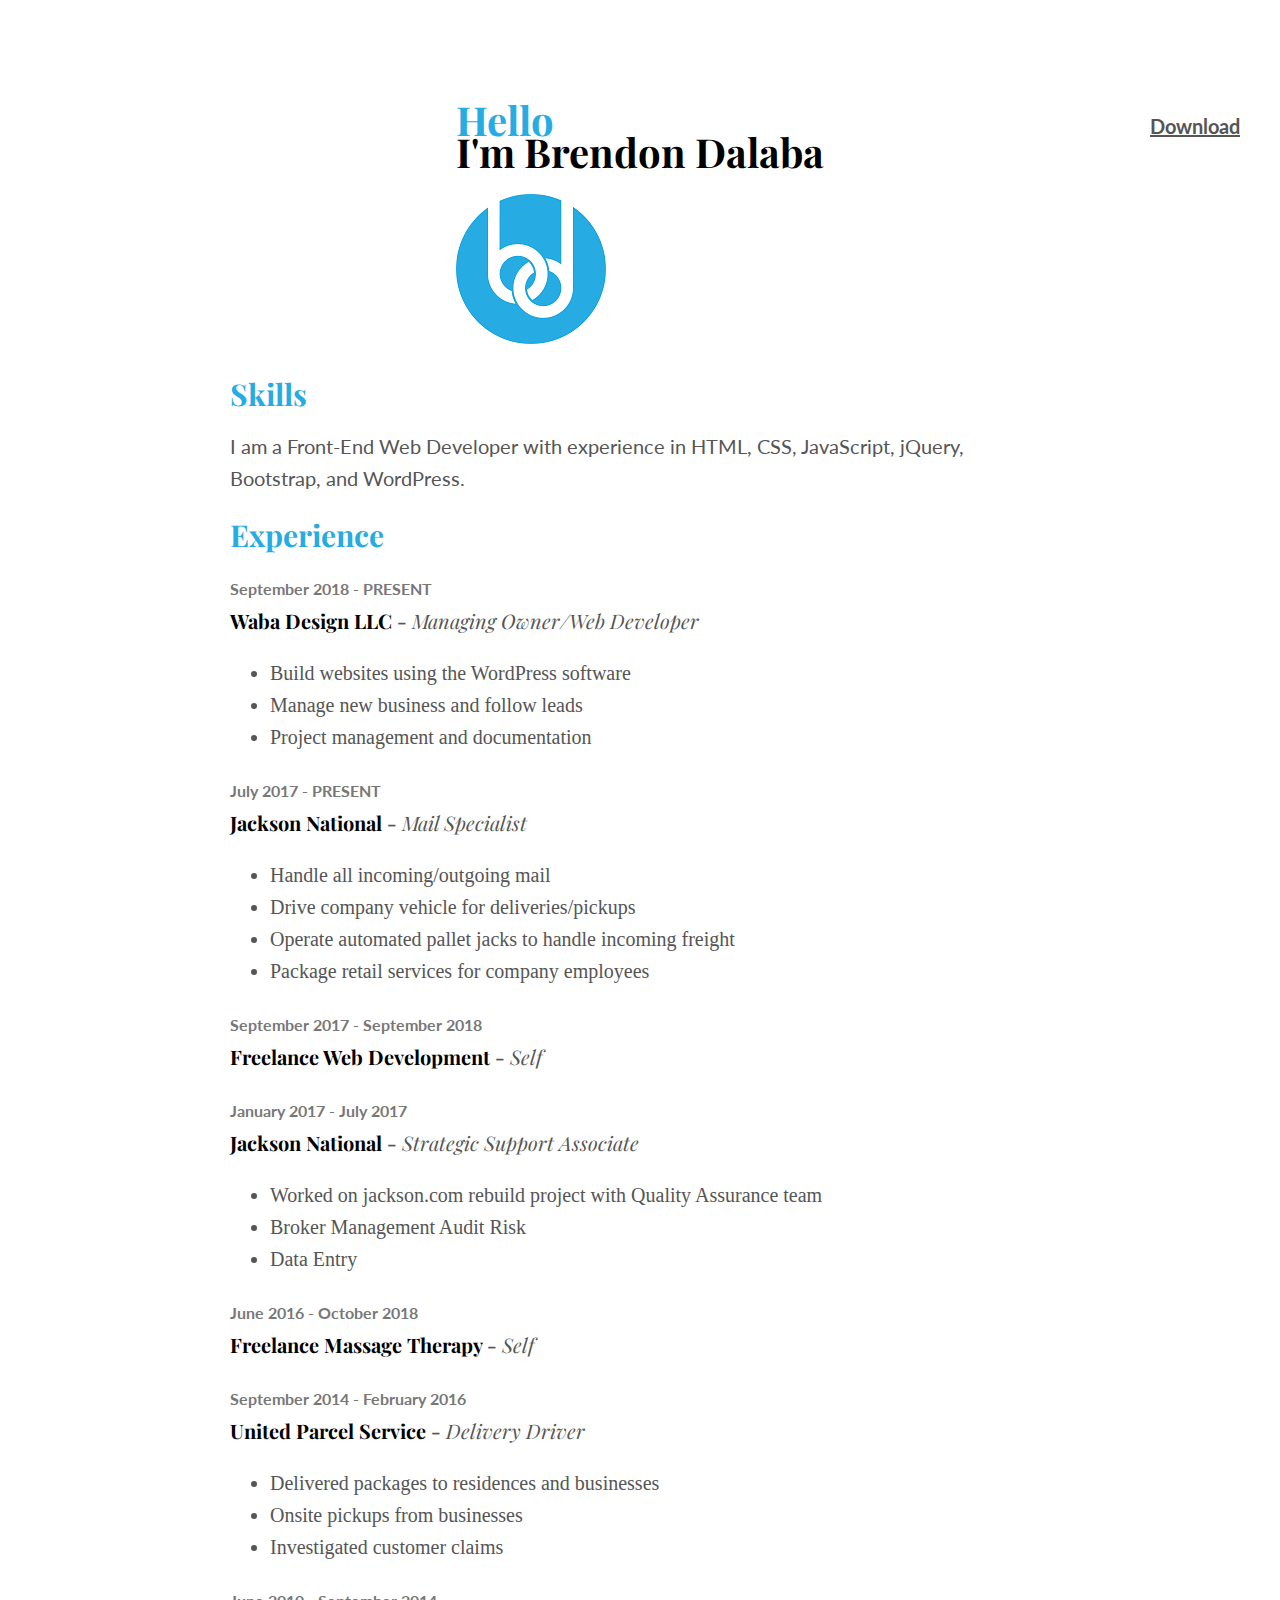
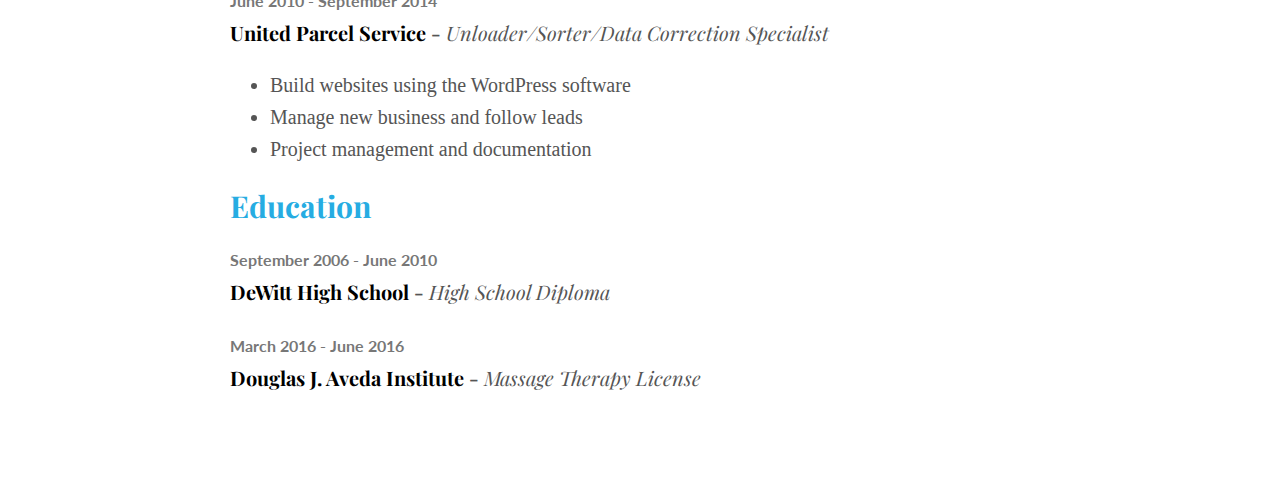
==== resume.html @ d15a8929 "Code fixes" ====
<!DOCTYPE html>
<html lang="en">

<head>
  <meta charset="utf-8">
  <meta http-equiv="x-ua-compatible" content="ie=edge">
  <title>Brendon Dalaba</title>
  <meta name="description" content="Online Resume">
  <meta name="viewport" content="width=device-width, initial-scale=1, shrink-to-fit=no">
  <link rel="manifest" href="site.webmanifest">
  <link rel="apple-touch-icon" href="/img/logo-icon-siteicon.png">
  <link rel="stylesheet" href="css/normalize.css">
  <link rel="stylesheet" href="css/main.css">
  <link href="https://fonts.googleapis.com/css?family=Playfair+Display" rel="stylesheet">
  <link href="https://fonts.googleapis.com/css?family=Lato" rel="stylesheet">
</head>

<body>
  
  <!-- Header -->
  <header id="resume-header">
    <section id="resume-title">
      <h1>Hello<br/><span class="dark">I'm Brendon Dalaba</span></h1>
    </section>
    <section>
      <a href="https://brendondalaba.com"><img src="img/logo-icon-header.png" class="logo" alt="BD Logo"/></a>
      <a id="download" href="brendon-dalaba-resume-2019.pdf" download>Download</a>
    </section>
  </header>
  
  <!-- Main Content -->
  <main id="resume-content">
    <section>
      <h2>Skills</h2>
      <p>I am a Front-End Web Developer with experience in HTML, CSS, JavaScript, jQuery, Bootstrap, and WordPress.</p>
    </section>
    <section>
      <h2>Experience</h2>
      <h3><span class="date-range">September 2018 - PRESENT</span><br/><span class="dark">Waba Design LLC</span> - <span class="helper-text">Managing Owner/Web Developer</span></h3>
      <ul>
        <li>Build websites using the WordPress software</li>
        <li>Manage new business and follow leads</li>
        <li>Project management and documentation</li>
      </ul>
      <h3><span class="date-range">July 2017 - PRESENT</span><br/><span class="dark">Jackson National</span> - <span class="helper-text">Mail Specialist</span></h3>
      <ul>
        <li>Handle all incoming/outgoing mail</li>
        <li>Drive company vehicle for deliveries/pickups</li>
        <li>Operate automated pallet jacks to handle incoming freight</li>
        <li>Package retail services for company employees</li>
      </ul>
      <h3><span class="date-range">September 2017 - September 2018</span><br/><span class="dark">Freelance Web Development</span> - <span class="helper-text">Self</span></h3>
      <h3><span class="date-range">January 2017 - July 2017</span><br/><span class="dark">Jackson National</span> - <span class="helper-text">Strategic Support Associate</span></h3>
      <ul>
        <li>Worked on jackson.com rebuild project with Quality Assurance team</li>
        <li>Broker Management Audit Risk</li>
        <li>Data Entry</li>
      </ul>
      <h3><span class="date-range">June 2016 - October 2018</span><br/><span class="dark">Freelance Massage Therapy</span> - <span class="helper-text">Self</span></h3>
      <h3><span class="date-range">September 2014 - February 2016</span><br/><span class="dark">United Parcel Service</span> - <span class="helper-text">Delivery Driver</span></h3>
      <ul>
        <li>Delivered packages to residences and businesses</li>
        <li>Onsite pickups from businesses</li>
        <li>Investigated customer claims</li>
      </ul>
      <h3><span class="date-range">June 2010 - September 2014</span><br/><span class="dark">United Parcel Service</span> - <span class="helper-text">Unloader/Sorter/Data Correction Specialist</span></h3>
      <ul>
        <li>Build websites using the WordPress software</li>
        <li>Manage new business and follow leads</li>
        <li>Project management and documentation</li>
      </ul>
    </section>
    <section>
      <h2>Education</h2>
      <h3><span class="date-range">September 2006 - June 2010</span><br/><span class="dark">DeWitt High School</span> - <span class="helper-text">High School Diploma</span></h3>
      <h3><span class="date-range">March 2016 - June 2016</span><br/><span class="dark">Douglas J. Aveda Institute</span> - <span class="helper-text">Massage Therapy License</span></h3>
    </section>
  </main>

  <script src="js/vendor/modernizr-3.6.0.min.js"></script>
  <script src="https://code.jquery.com/jquery-3.3.1.min.js" integrity="sha256-FgpCb/KJQlLNfOu91ta32o/NMZxltwRo8QtmkMRdAu8=" crossorigin="anonymous"></script>
  <script>window.jQuery || document.write('<script src="js/vendor/jquery-3.3.1.min.js"><\/script>')</script>
  <script src="js/plugins.js"></script>
  <script src="js/main.js"></script>

  <!-- Google Analytics: change UA-XXXXX-Y to site's ID. -->
  <!-- For later use
  <script>
    window.ga = function () { ga.q.push(arguments) }; ga.q = []; ga.l = +new Date;
    ga('create', 'UA-XXXXX-Y', 'auto'); ga('send', 'pageview')
  </script>
  <script src="https://www.google-analytics.com/analytics.js" async defer></script>
  -->
</body>

</html>
---- css/main.css ----
/*Main Style*/
* {
  box-sizing: border-box;
  font-kerning: auto;
}

/*Tags*/
html, body {
  position: relative;
  overflow-x: hidden;
  width: 100%;
  display: flex;
}

html {
  margin: 0;
  color: #555;
  font-size: 20px;
  line-height: 1.3;
}

body {
  flex-flow: column;
  padding: 6vw 3vw;
  line-height: 1.6rem;
  word-wrap: break-word;
  align-items: center;
  justify-content: center;
}

h1,
h2,
h3,
h4,
h5,
h6 {
  font-family: 'Playfair Display', serif;
  font-weight: bold;
  color: #26ace2;
}

p {
  font-family: 'Lato', sans-serif;
}

a {
  font-family: 'Lato', sans-serif;
  font-weight: bold;
}

nav, nav ul {
  display: flex;
}

nav {
  justify-content: space-between;
  width: 100%;
}

nav ul {
  justify-content: flex-start;
  padding-left: 0;
}

nav li {
  display: flex;
  font-weight: 400;
  align-items: center;
  padding: 0 .5rem;
}

nav li:first-child {
  padding-left: 0;
}

nav li a {
  text-decoration: none;
  color: #555;
}

nav li a:hover {
  color: #26ace2;
}


/*Classes and IDs*/
#logo {
  position: absolute;
  top: 30px;
  right: 30px;
  width: 75px;
  height: auto;
}

#download {
  position: absolute;
  top: 110px;
  right: 30px;
  width: 100px;
  height: auto;
  color: #555;
}

#download:hover {
  color: #26ace2;
}


.content {
  display: flex;
  flex-direction: column;
  justify-content: space-between;
  max-width: 40rem;
  width: 100%;
}

.content-title {
  margin-bottom: 0;
  color: #000;
  font-size: 4rem;
  font-weight: 600;
  letter-spacing: -.025em;
  line-height: 1;
}

.content-subtitle {
  margin: 0;
  letter-spacing: .025em;
  font-size: 1.4rem;
  font-weight: 400;
}

.content-text {
  font-size: 1.2rem;
  margin: .25rem 0;
  font-weight: 400;
  line-height: 1.6;
  letter-spacing: -.015em;
  padding: 1rem 0;
}

.resume-header {
  max-width: 820px;
  margin: 0 auto;
  width: 90%;
  max-height: 150px;
  padding: 1em 0 1.5em;
}

.resume-title {
  width: 100%;
  font-size: 1rem;
  letter-spacing: -0.03em;
  padding: 0;
  font-weight: bold;
  line-height: 1;
}

#resume-content {
  width: 90%;
  max-width: 820px;
  margin: 0 auto;
}

#resume-content h2 {
  margin-bottom: 0;
}

#resume-content h3 {
  font-size: 1rem;
  color: #555;
}


.date-range {
  font-family: 'Lato', sans-serif;
  color: #777;
  font-size: 0.8rem;
}

.helper-text {
  font-family: 'Playfair Display', serif;
  font-style: italic;
  font-weight: 400;
}

.dark {
  color: black !important;
}

/* Media Queries */

/* Smartphone */
@media only screen and (max-width: 480px) {

  .content {
    margin-top: 100px;
  }

  .content-title {
    font-size: 3rem;
  }

  .content-subtitle {
    font-size: 1.2rem;
  }

  .content-text {
    font-size: 1.1rem;
  }

  nav li {
    font-size: 0.8rem;
  }

  .resume-header {
    margin-top: 100px;
    padding-bottom: 0;
  }

  .resume-title {
    font-size: 0.9rem;
  }

  #resume-content h3 {
    font-size: 0.8rem;
  }

  .date-range {
    font-size: 0.7rem;
  }

  h1 {
    font-size: 1.6rem;
  }

  h2,
  h3 {
    font-size: 1.4rem;
  }

  p, li{
    font-size: 0.9rem;
  }
}

/* Portrait Tablet */
@media only screen and (min-width: 768px) {

}

/* Landscape Tablet */
@media only screen and (min-width: 1024px) {

}
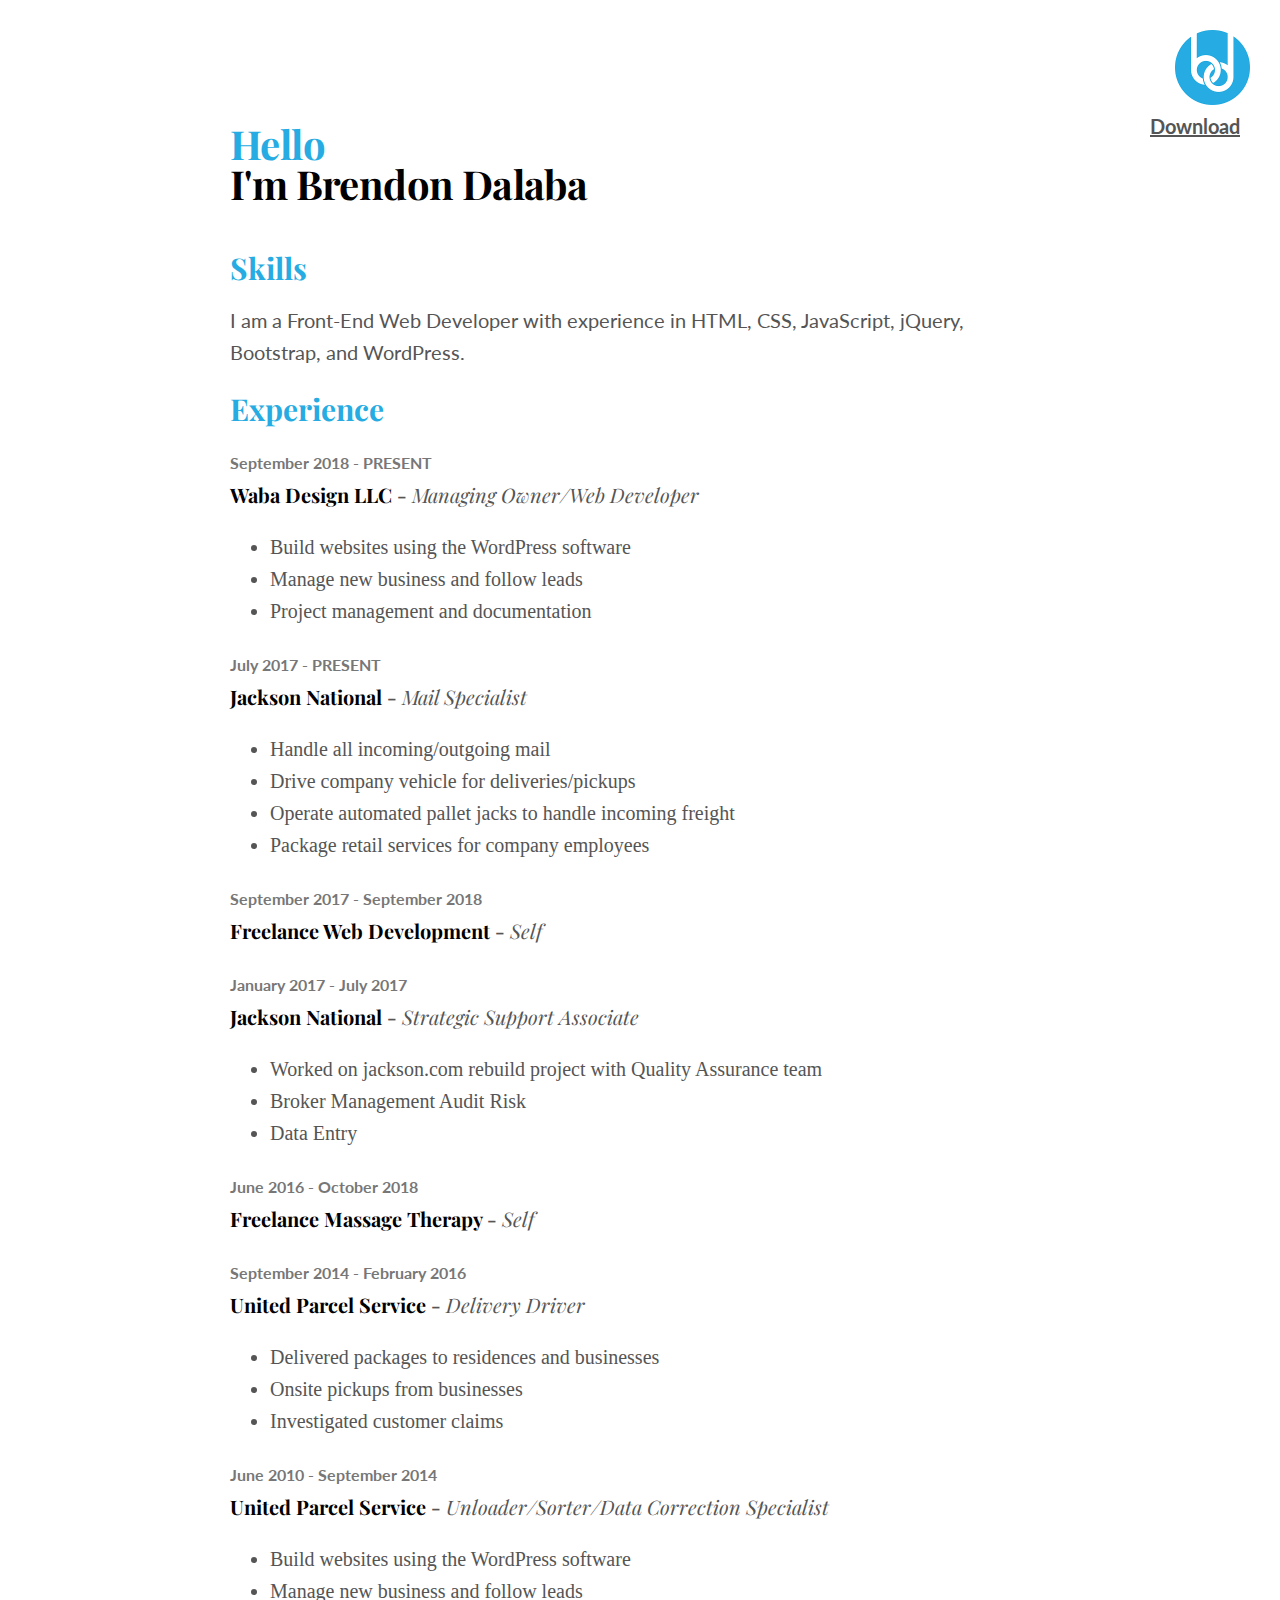
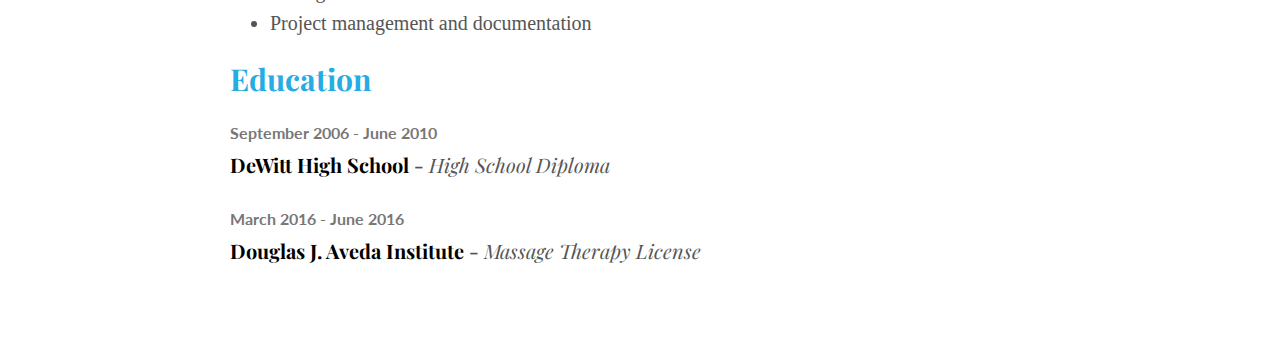
==== commit f76962ba: "Update resume.html" ====
--- a/resume.html
+++ b/resume.html
@@ -22,10 +22,10 @@
     <section id="resume-title">
       <h1>Hello<br/><span class="dark">I'm Brendon Dalaba</span></h1>
     </section>
-    <section>
+    <div>
       <a href="https://brendondalaba.com"><img src="img/logo-icon-header.png" class="logo" alt="BD Logo"/></a>
       <a id="download" href="brendon-dalaba-resume-2019.pdf" download>Download</a>
-    </section>
+    </div>
   </header>
   
   <!-- Main Content -->
@@ -83,8 +83,7 @@
   <script src="js/plugins.js"></script>
   <script src="js/main.js"></script>
 
-  <!-- Google Analytics: change UA-XXXXX-Y to site's ID. -->
-  <!-- For later use
+  <!-- Google Analytics: change UA-XXXXX-Y to site's ID. Commented out for future use.
   <script>
     window.ga = function () { ga.q.push(arguments) }; ga.q = []; ga.l = +new Date;
     ga('create', 'UA-XXXXX-Y', 'auto'); ga('send', 'pageview')
--- a/css/main.css
+++ b/css/main.css
@@ -7,25 +7,25 @@
 /*Tags*/
 html, body {
   position: relative;
+  display: flex;
+  width: 100%;
   overflow-x: hidden;
-  width: 100%;
-  display: flex;
 }
 
 html {
   margin: 0;
+  line-height: 1.3;
   color: #555;
   font-size: 20px;
-  line-height: 1.3;
 }
 
 body {
   flex-flow: column;
+  align-items: center;
+  justify-content: center;
   padding: 6vw 3vw;
   line-height: 1.6rem;
   word-wrap: break-word;
-  align-items: center;
-  justify-content: center;
 }
 
 h1,
@@ -64,9 +64,9 @@
 
 nav li {
   display: flex;
-  font-weight: 400;
   align-items: center;
   padding: 0 .5rem;
+  font-weight: 400;
 }
 
 nav li:first-child {
@@ -74,7 +74,6 @@
 }
 
 nav li a {
-  text-decoration: none;
   color: #555;
 }
 
@@ -84,12 +83,69 @@
 
 
 /*Classes and IDs*/
-#logo {
-  position: absolute;
-  top: 30px;
-  right: 30px;
-  width: 75px;
-  height: auto;
+#home-content {
+  display: flex;
+  flex-direction: column;
+  justify-content: space-between;
+  width: 100%;
+  max-width: 40rem;
+}
+
+#home-content-title {
+  margin-bottom: 0;
+  letter-spacing: -.025em;
+  line-height: 1;
+  font-size: 4rem;
+  font-weight: 600;
+  color: #000;
+}
+
+#home-content-subtitle {
+  margin: 0;
+  letter-spacing: .025em;
+  font-size: 1.4rem;
+  font-weight: 400;
+}
+
+#home-content-text {
+  margin: .25rem 0;
+  padding: 1rem 0;
+  line-height: 1.6;
+  letter-spacing: -.015em;
+  font-size: 1.2rem;
+  font-weight: 400;
+}
+
+#resume-header {
+  margin: 0 auto;
+  width: 90%;
+  max-width: 820px;
+  max-height: 150px;
+  padding: 1em 0 1.5em;
+}
+
+#resume-title {
+  width: 100%;
+  padding: 0;
+  line-height: 1;
+  letter-spacing: -0.03em;
+  font-size: 1rem;
+  font-weight: bold;
+}
+
+#resume-content {
+  margin: 0 auto;
+  width: 90%;
+  max-width: 820px;
+}
+
+#resume-content h2 {
+  margin-bottom: 0;
+}
+
+#resume-content h3 {
+  font-size: 1rem;
+  color: #555;
 }
 
 #download {
@@ -105,77 +161,18 @@
   color: #26ace2;
 }
 
-
-.content {
-  display: flex;
-  flex-direction: column;
-  justify-content: space-between;
-  max-width: 40rem;
-  width: 100%;
-}
-
-.content-title {
-  margin-bottom: 0;
-  color: #000;
-  font-size: 4rem;
-  font-weight: 600;
-  letter-spacing: -.025em;
-  line-height: 1;
-}
-
-.content-subtitle {
-  margin: 0;
-  letter-spacing: .025em;
-  font-size: 1.4rem;
-  font-weight: 400;
-}
-
-.content-text {
-  font-size: 1.2rem;
-  margin: .25rem 0;
-  font-weight: 400;
-  line-height: 1.6;
-  letter-spacing: -.015em;
-  padding: 1rem 0;
-}
-
-.resume-header {
-  max-width: 820px;
-  margin: 0 auto;
-  width: 90%;
-  max-height: 150px;
-  padding: 1em 0 1.5em;
-}
-
-.resume-title {
-  width: 100%;
-  font-size: 1rem;
-  letter-spacing: -0.03em;
-  padding: 0;
-  font-weight: bold;
-  line-height: 1;
-}
-
-#resume-content {
-  width: 90%;
-  max-width: 820px;
-  margin: 0 auto;
-}
-
-#resume-content h2 {
-  margin-bottom: 0;
-}
-
-#resume-content h3 {
-  font-size: 1rem;
-  color: #555;
-}
-
+.logo {
+  position: absolute;
+  top: 30px;
+  right: 30px;
+  width: 75px;
+  height: auto;
+}
 
 .date-range {
   font-family: 'Lato', sans-serif;
+  font-size: 0.8rem;
   color: #777;
-  font-size: 0.8rem;
 }
 
 .helper-text {
@@ -193,41 +190,9 @@
 /* Smartphone */
 @media only screen and (max-width: 480px) {
 
-  .content {
-    margin-top: 100px;
-  }
-
-  .content-title {
-    font-size: 3rem;
-  }
-
-  .content-subtitle {
-    font-size: 1.2rem;
-  }
-
-  .content-text {
-    font-size: 1.1rem;
-  }
-
+  /*Tags*/
   nav li {
     font-size: 0.8rem;
-  }
-
-  .resume-header {
-    margin-top: 100px;
-    padding-bottom: 0;
-  }
-
-  .resume-title {
-    font-size: 0.9rem;
-  }
-
-  #resume-content h3 {
-    font-size: 0.8rem;
-  }
-
-  .date-range {
-    font-size: 0.7rem;
   }
 
   h1 {
@@ -242,14 +207,51 @@
   p, li{
     font-size: 0.9rem;
   }
-}
-
-/* Portrait Tablet */
+
+  /*Classes and IDs*/
+  #home-content {
+    margin-top: 100px;
+  }
+
+  #home-content-title {
+    font-size: 3rem;
+  }
+
+  #home-content-subtitle {
+    font-size: 1.2rem;
+  }
+
+  #home-content-text {
+    font-size: 1.1rem;
+  }
+
+  #resume-header {
+    margin-top: 100px;
+    padding-bottom: 0;
+  }
+
+  #resume-title {
+    font-size: 0.9rem;
+  }
+  
+  #resume-content h3 {
+    font-size: 0.8rem;
+  }
+
+  .date-range {
+    font-size: 0.7rem;
+  }
+
+}
+
+/* Commented out for later use
+===== Portrait Tablet
 @media only screen and (min-width: 768px) {
 
 }
 
-/* Landscape Tablet */
+===== Landscape Tablet
 @media only screen and (min-width: 1024px) {
 
 }
+*/
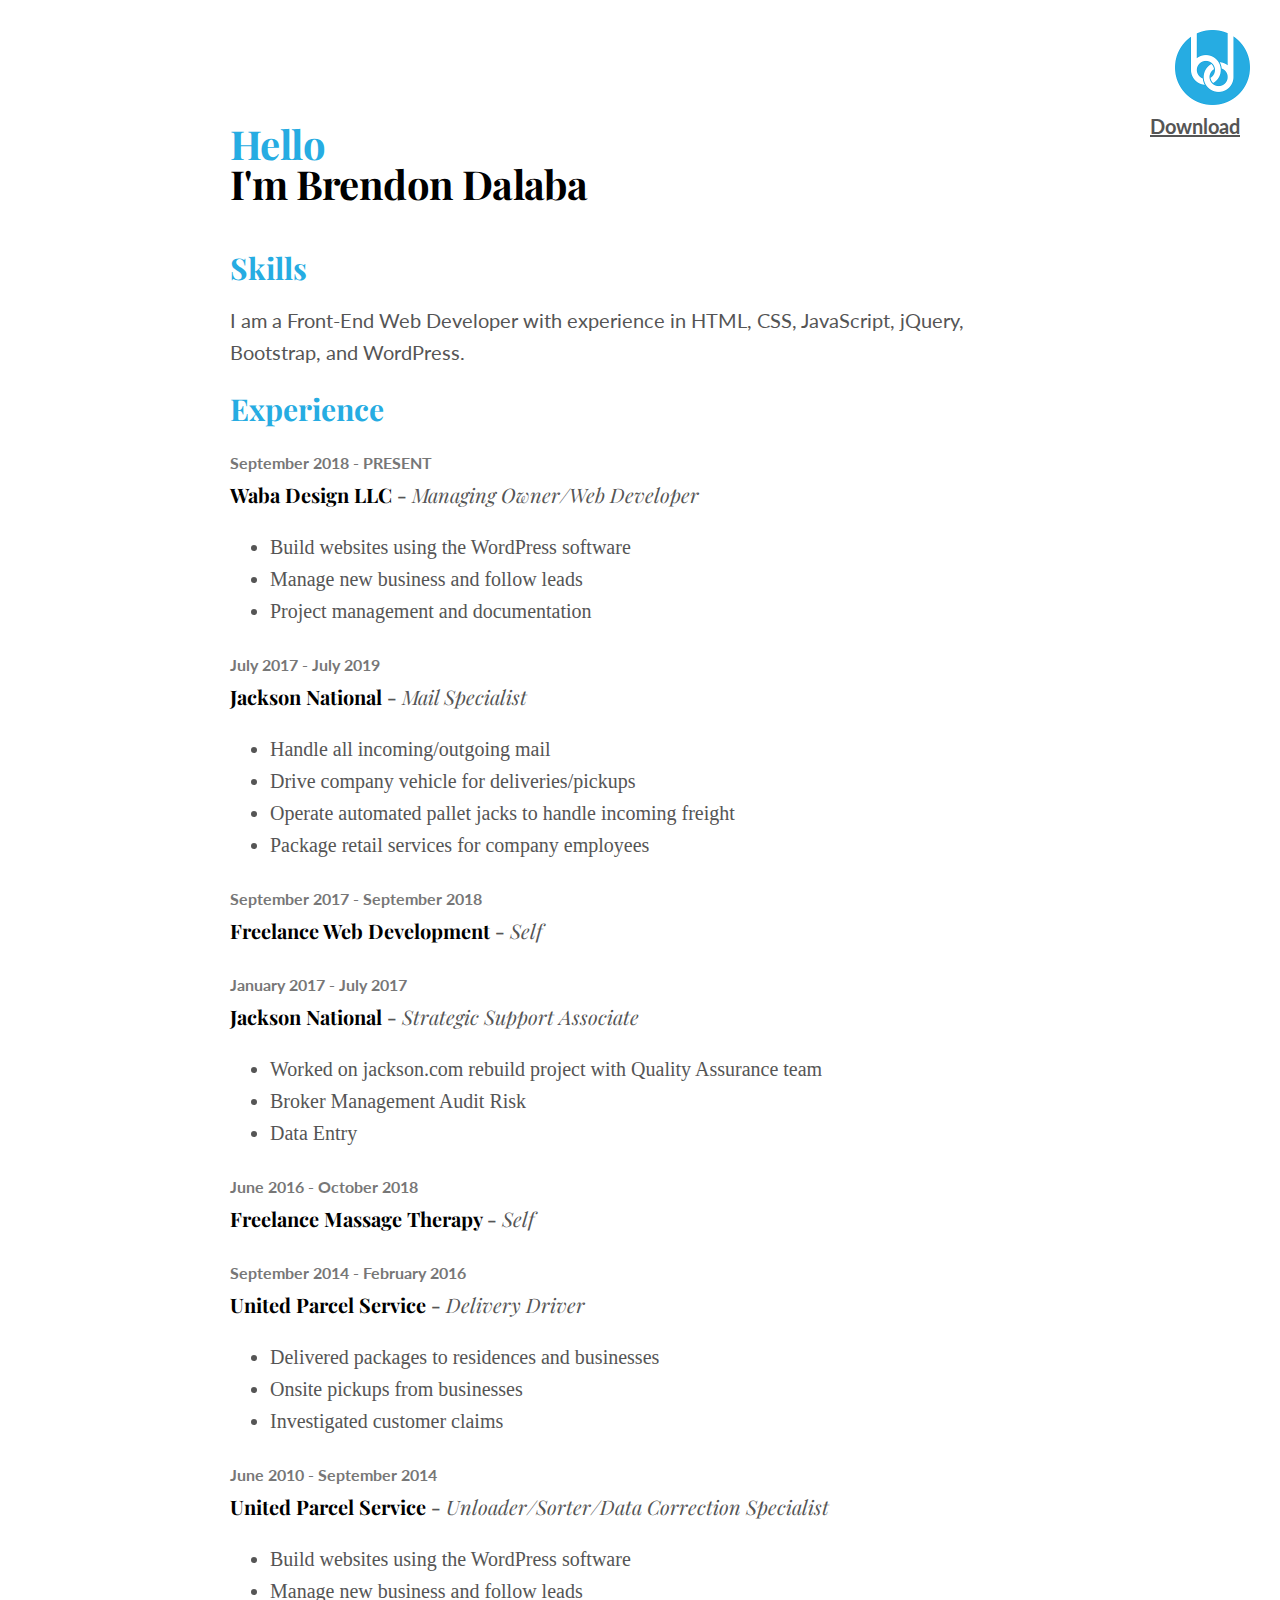
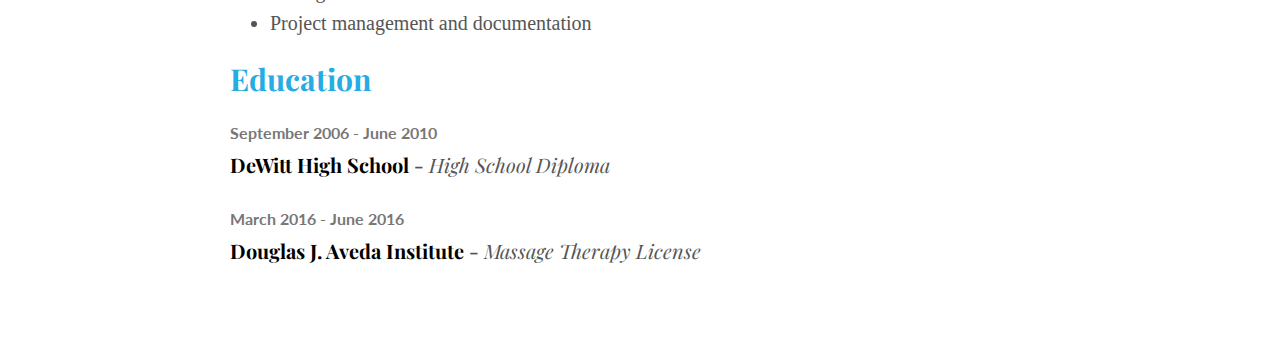
==== commit 5b614c5c: "update present work" ====
--- a/resume.html
+++ b/resume.html
@@ -42,7 +42,7 @@
         <li>Manage new business and follow leads</li>
         <li>Project management and documentation</li>
       </ul>
-      <h3><span class="date-range">July 2017 - PRESENT</span><br/><span class="dark">Jackson National</span> - <span class="helper-text">Mail Specialist</span></h3>
+      <h3><span class="date-range">July 2017 - July 2019</span><br/><span class="dark">Jackson National</span> - <span class="helper-text">Mail Specialist</span></h3>
       <ul>
         <li>Handle all incoming/outgoing mail</li>
         <li>Drive company vehicle for deliveries/pickups</li>
--- a/css/main.css
+++ b/css/main.css
@@ -50,6 +50,7 @@
 
 nav, nav ul {
   display: flex;
+  flex-wrap: wrap;
 }
 
 nav {
@@ -161,6 +162,16 @@
   color: #26ace2;
 }
 
+#source-header {
+  padding: 1em 0 1.5em;
+}
+
+#gist94246542 {
+  display: flex;
+  flex-flow: column;
+  width: 100%;
+}
+
 .logo {
   position: absolute;
   top: 30px;
@@ -191,21 +202,25 @@
 @media only screen and (max-width: 480px) {
 
   /*Tags*/
+  body {
+    padding: 12vw 6vw;
+  }
+  
   nav li {
-    font-size: 0.8rem;
+    font-size: 0.7rem;
   }
 
   h1 {
-    font-size: 1.6rem;
+    font-size: 1.4rem;
   }
 
   h2,
   h3 {
-    font-size: 1.4rem;
+    font-size: 1.2rem;
   }
 
   p, li{
-    font-size: 0.9rem;
+    font-size: 0.7rem;
   }
 
   /*Classes and IDs*/
@@ -237,6 +252,10 @@
   #resume-content h3 {
     font-size: 0.8rem;
   }
+  
+  #source-header {
+    padding: 6em 0 1.5em;
+  }
 
   .date-range {
     font-size: 0.7rem;
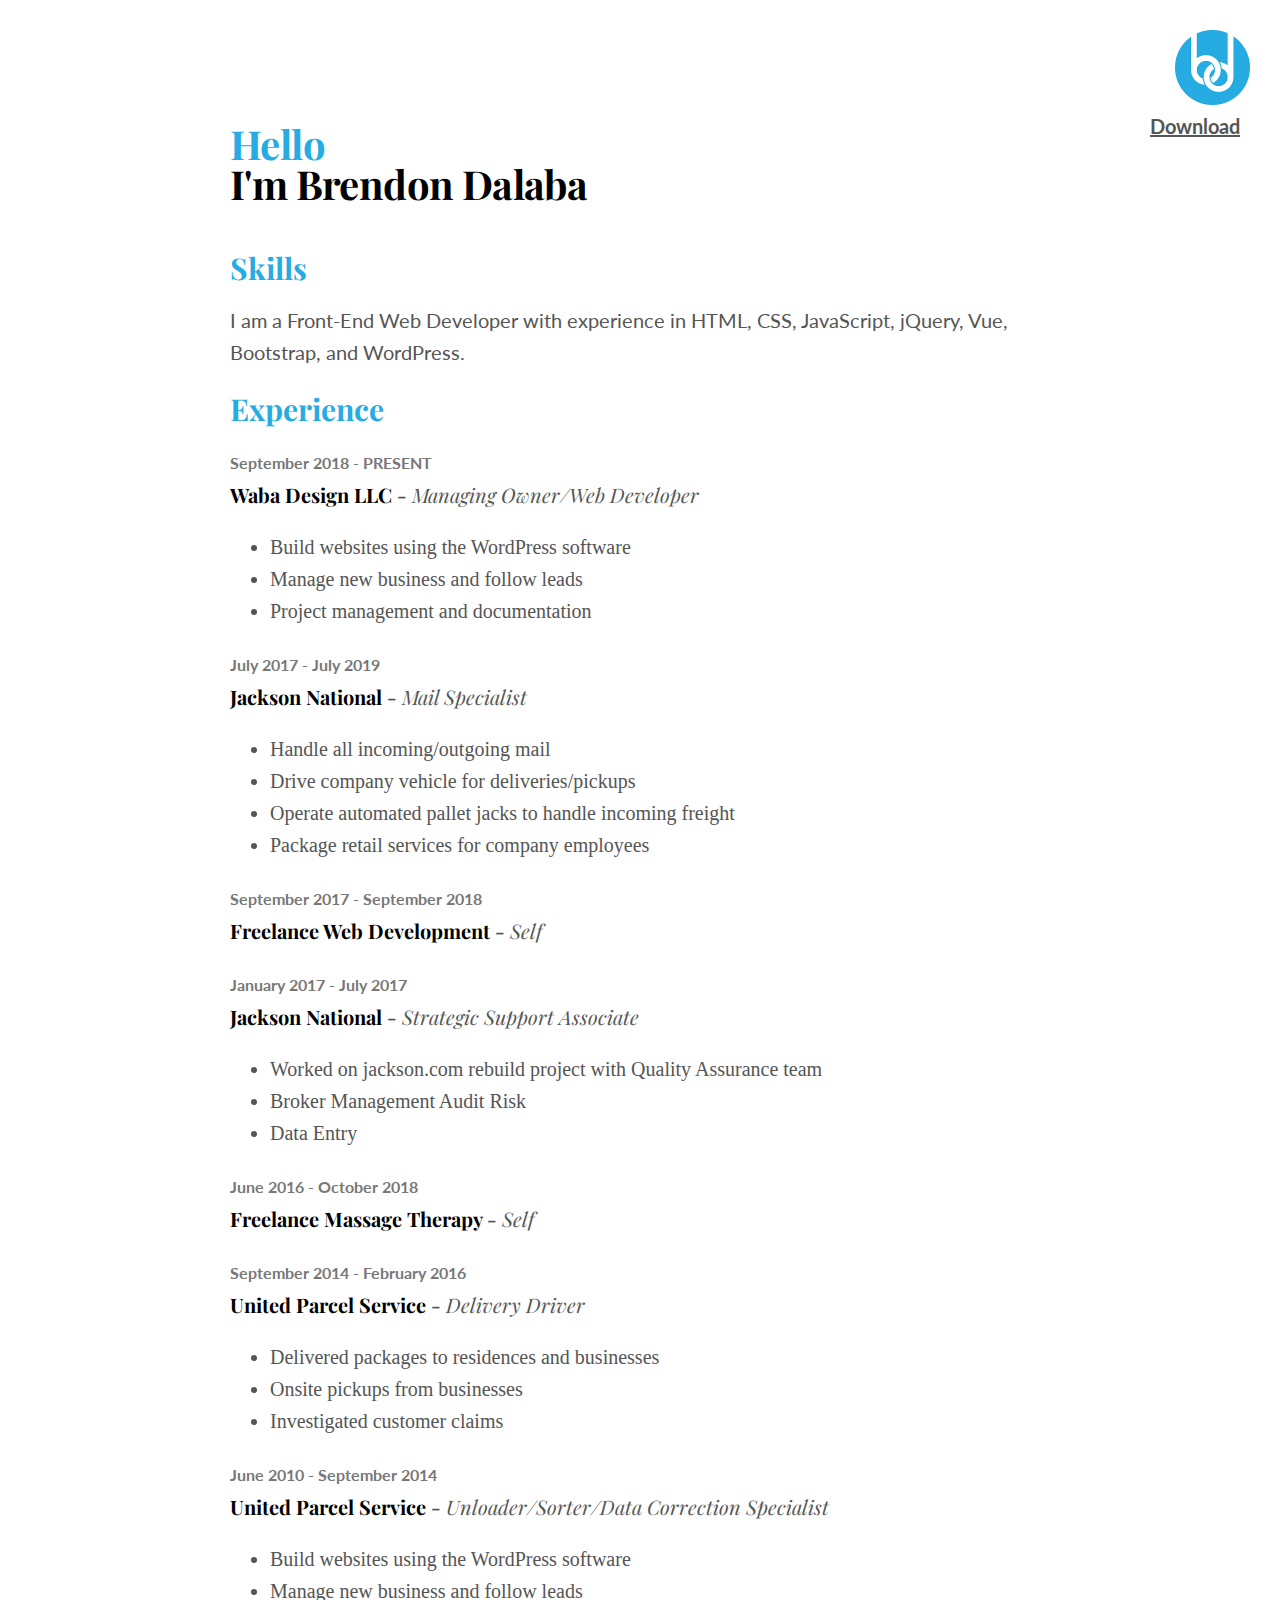
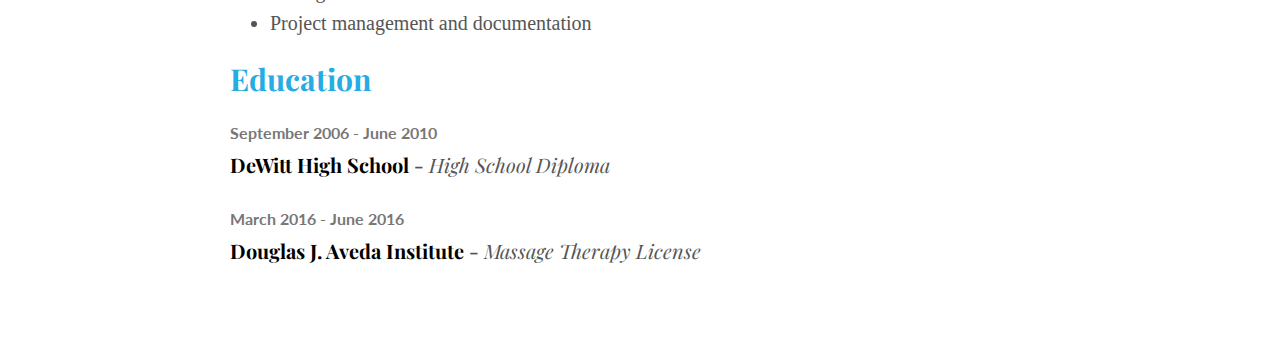
==== commit 06dbd972: "Update resume.html" ====
--- a/resume.html
+++ b/resume.html
@@ -32,7 +32,7 @@
   <main id="resume-content">
     <section>
       <h2>Skills</h2>
-      <p>I am a Front-End Web Developer with experience in HTML, CSS, JavaScript, jQuery, Bootstrap, and WordPress.</p>
+      <p>I am a Front-End Web Developer with experience in HTML, CSS, JavaScript, jQuery, Vue, Bootstrap, and WordPress.</p>
     </section>
     <section>
       <h2>Experience</h2>
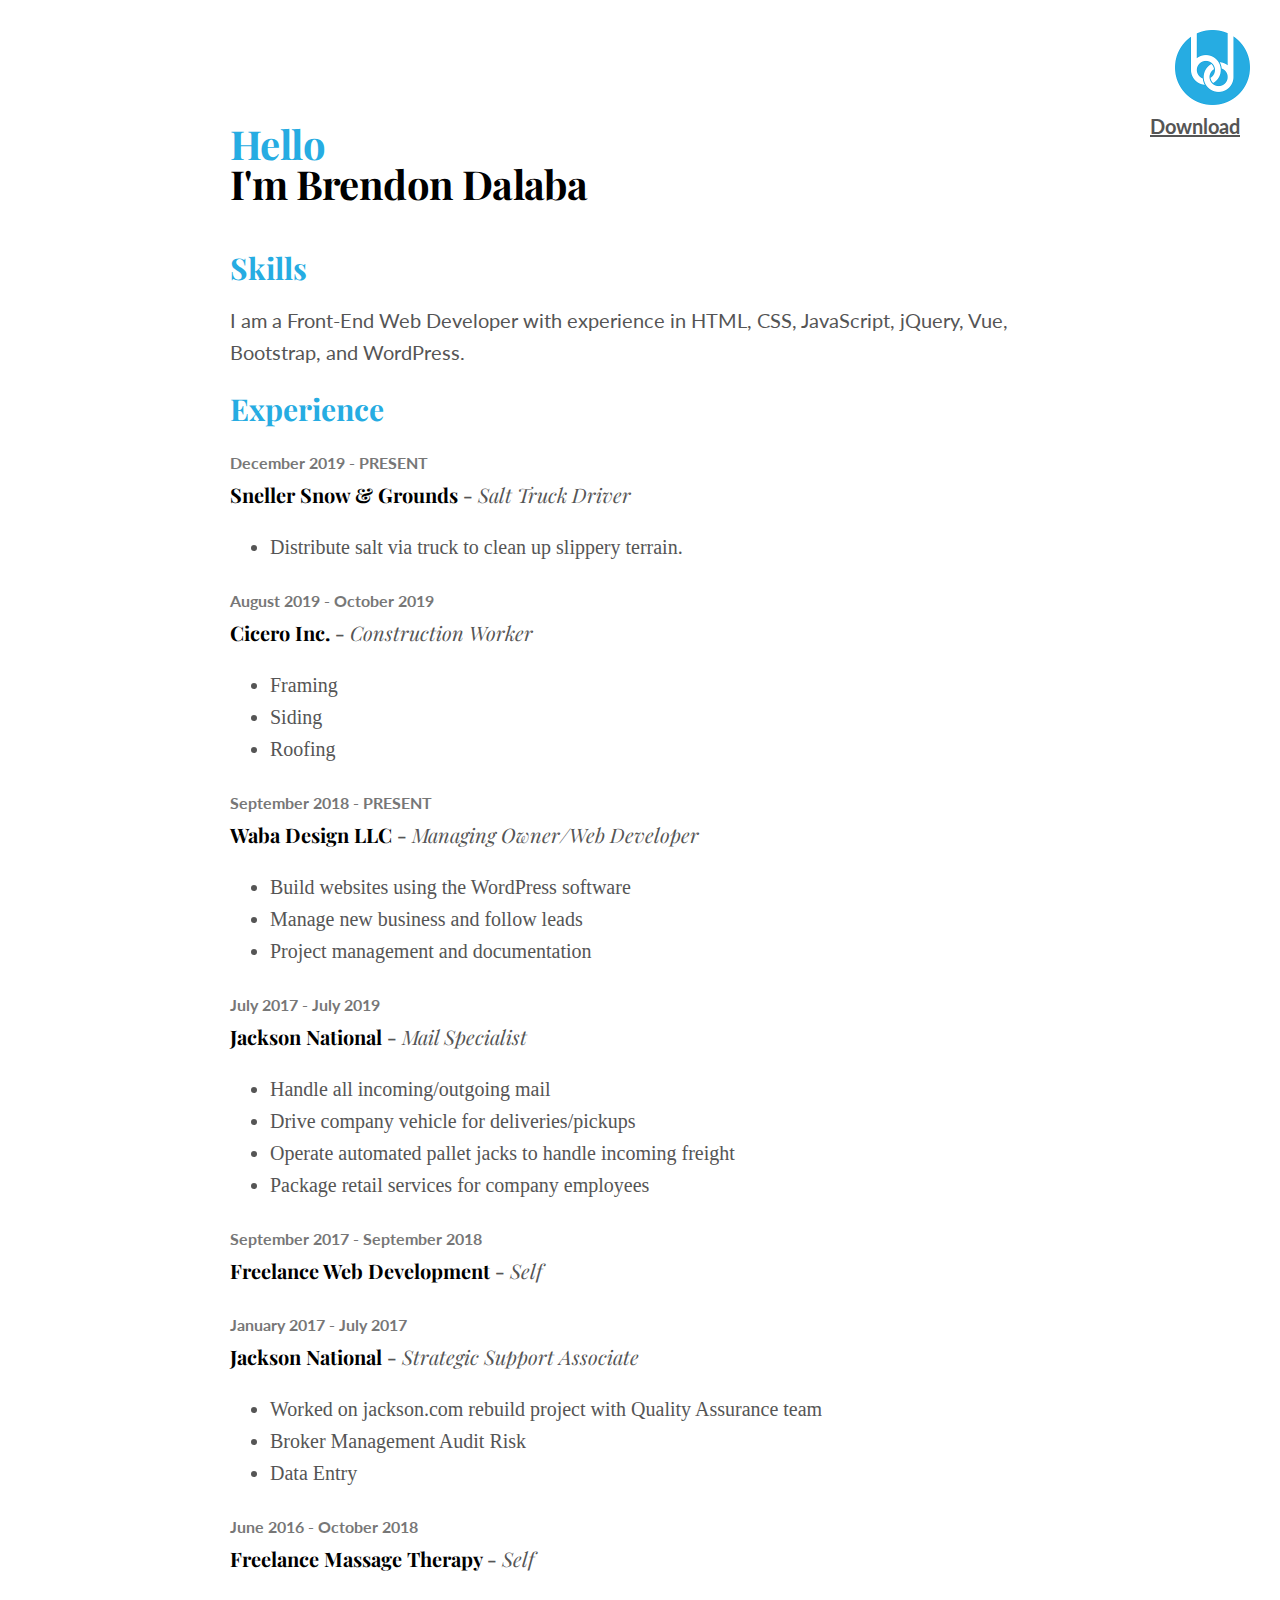
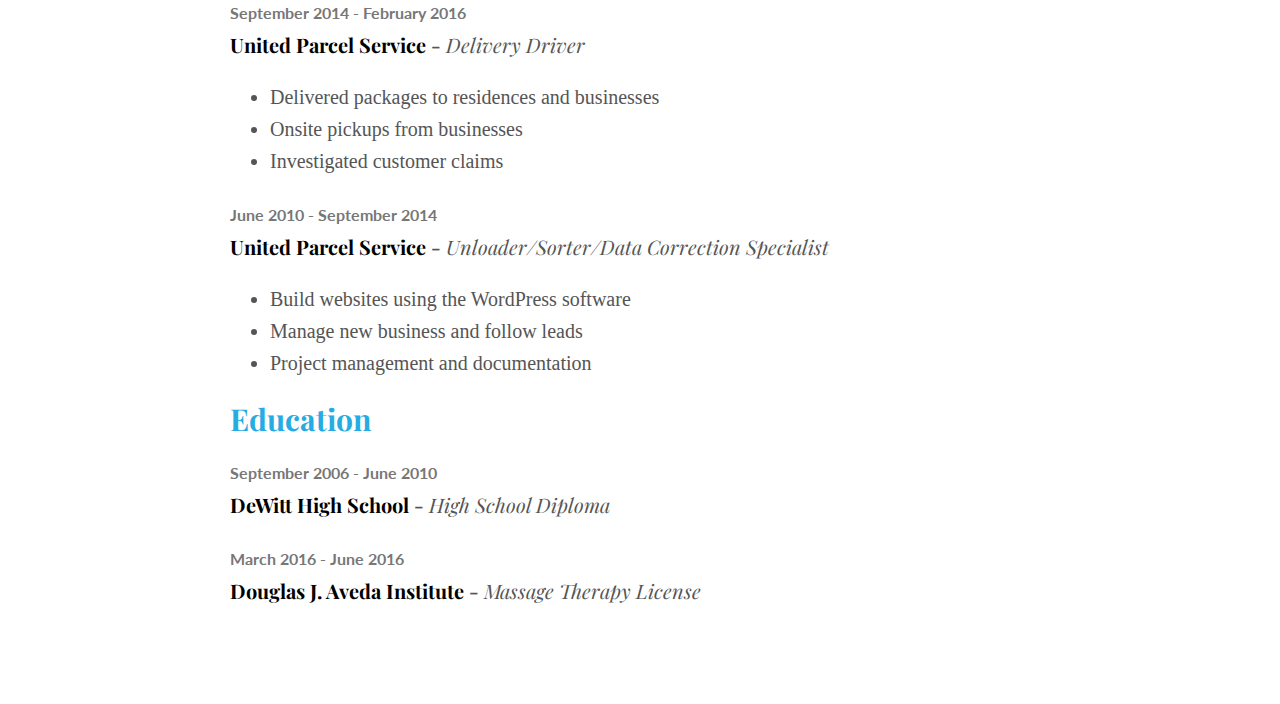
==== commit c70546aa: "Update resume.html" ====
--- a/resume.html
+++ b/resume.html
@@ -24,7 +24,7 @@
     </section>
     <div>
       <a href="https://brendondalaba.com"><img src="img/logo-icon-header.png" class="logo" alt="BD Logo"/></a>
-      <a id="download" href="brendon-dalaba-resume-2019.pdf" download>Download</a>
+      <a id="download" href="brendon-dalaba-resume-2020.pdf" download>Download</a>
     </div>
   </header>
   
@@ -36,6 +36,16 @@
     </section>
     <section>
       <h2>Experience</h2>
+      <h3><span class="date-range">December 2019 - PRESENT</span><br/><span class="dark">Sneller Snow & Grounds</span> - <span class="helper-text">Salt Truck Driver</span></h3>
+      <ul>
+        <li>Distribute salt via truck to clean up slippery terrain.</li>
+      </ul>
+      <h3><span class="date-range">August 2019 - October 2019</span><br/><span class="dark">Cicero Inc.</span> - <span class="helper-text">Construction Worker</span></h3>
+      <ul>
+        <li>Framing</li>
+        <li>Siding</li>
+        <li>Roofing</li>
+      </ul>
       <h3><span class="date-range">September 2018 - PRESENT</span><br/><span class="dark">Waba Design LLC</span> - <span class="helper-text">Managing Owner/Web Developer</span></h3>
       <ul>
         <li>Build websites using the WordPress software</li>
--- a/css/main.css
+++ b/css/main.css
@@ -83,6 +83,8 @@
 }
 
 
+
+
 /*Classes and IDs*/
 #home-content {
   display: flex;
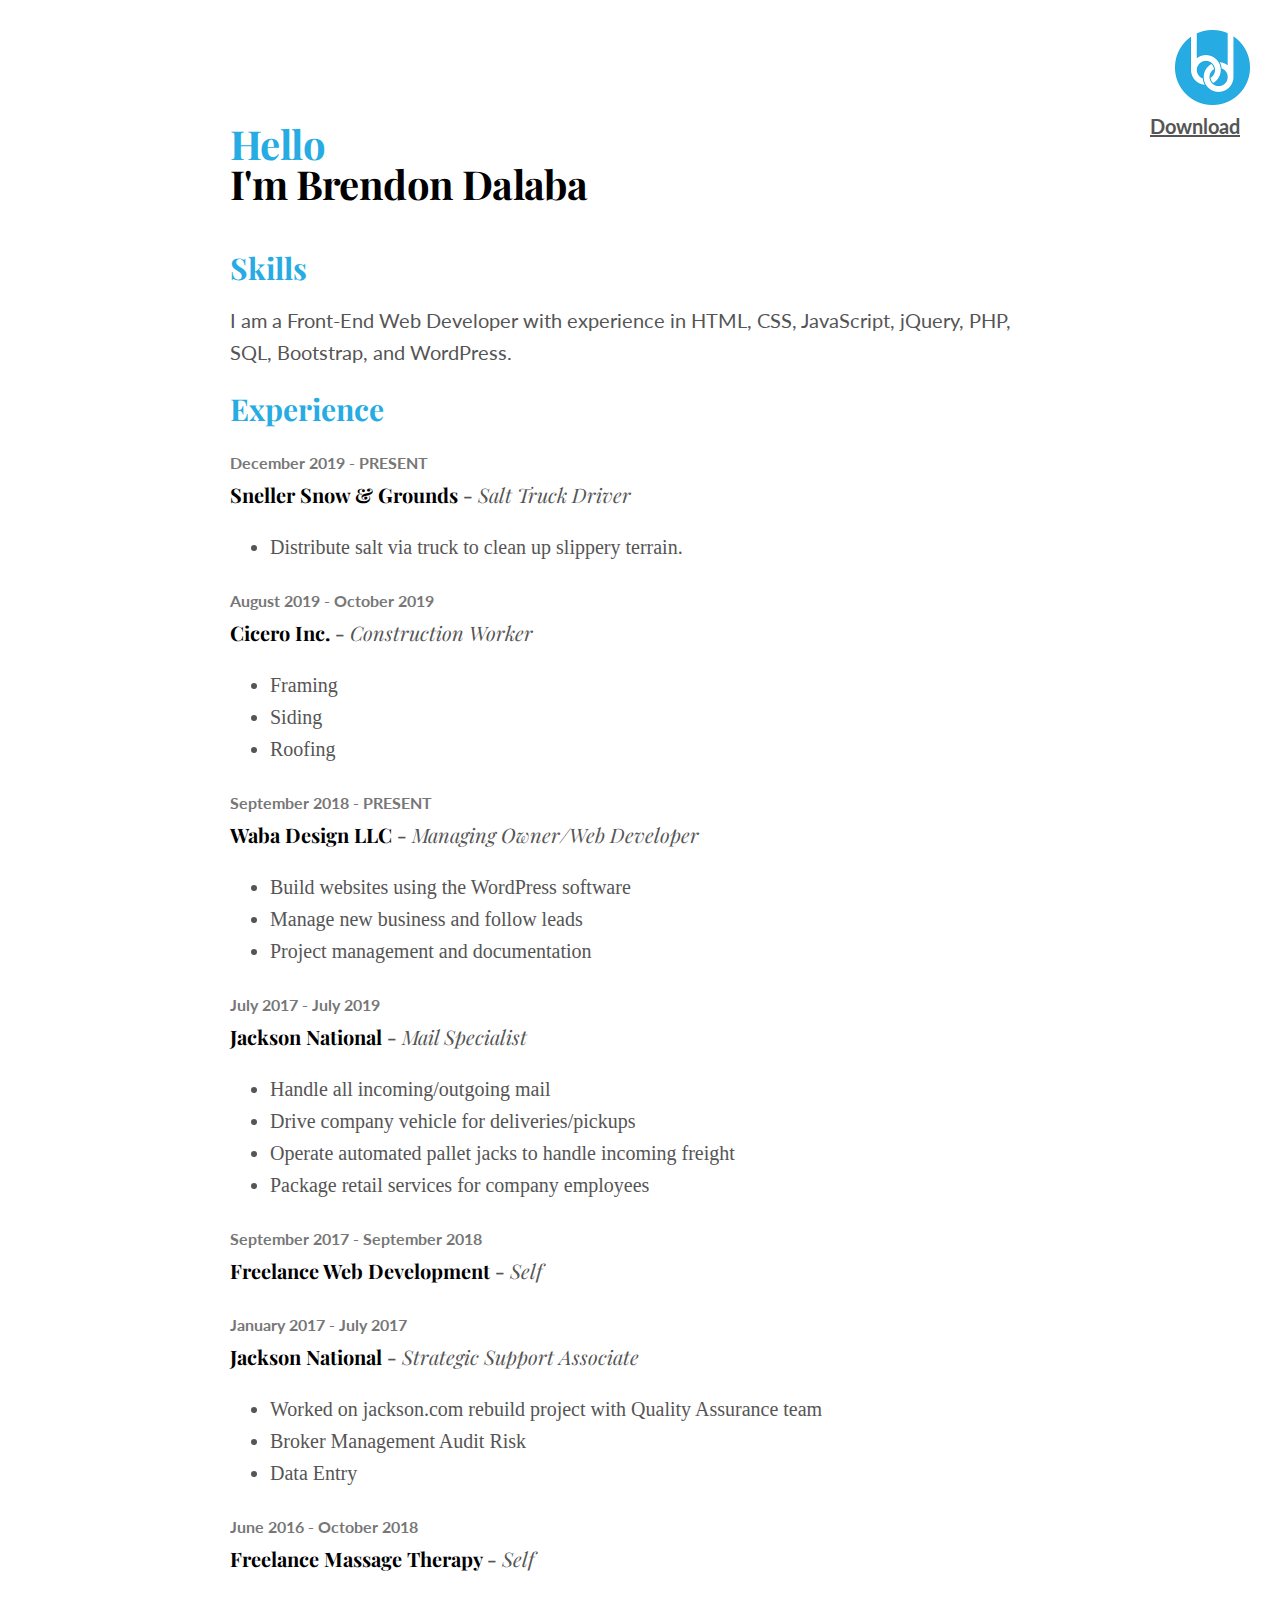
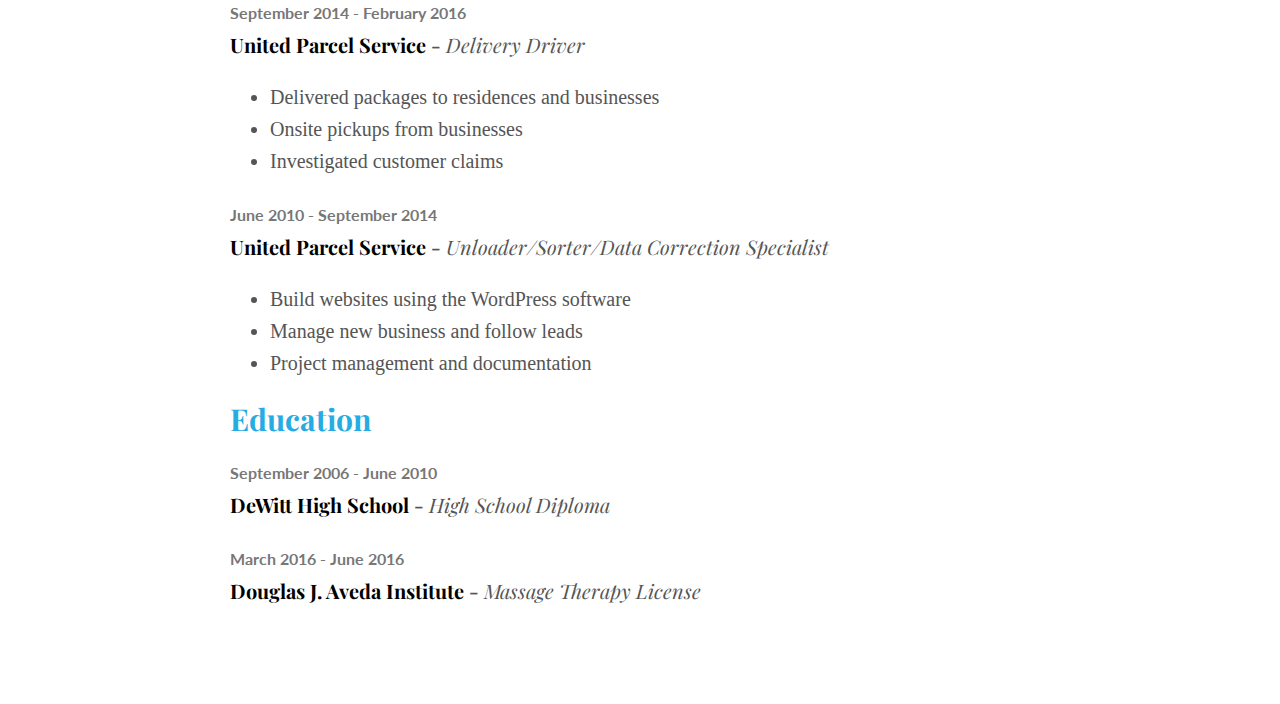
==== commit e7f0a26a: "Update resume.html" ====
--- a/resume.html
+++ b/resume.html
@@ -32,7 +32,7 @@
   <main id="resume-content">
     <section>
       <h2>Skills</h2>
-      <p>I am a Front-End Web Developer with experience in HTML, CSS, JavaScript, jQuery, Vue, Bootstrap, and WordPress.</p>
+      <p>I am a Front-End Web Developer with experience in HTML, CSS, JavaScript, jQuery, PHP, SQL, Bootstrap, and WordPress.</p>
     </section>
     <section>
       <h2>Experience</h2>
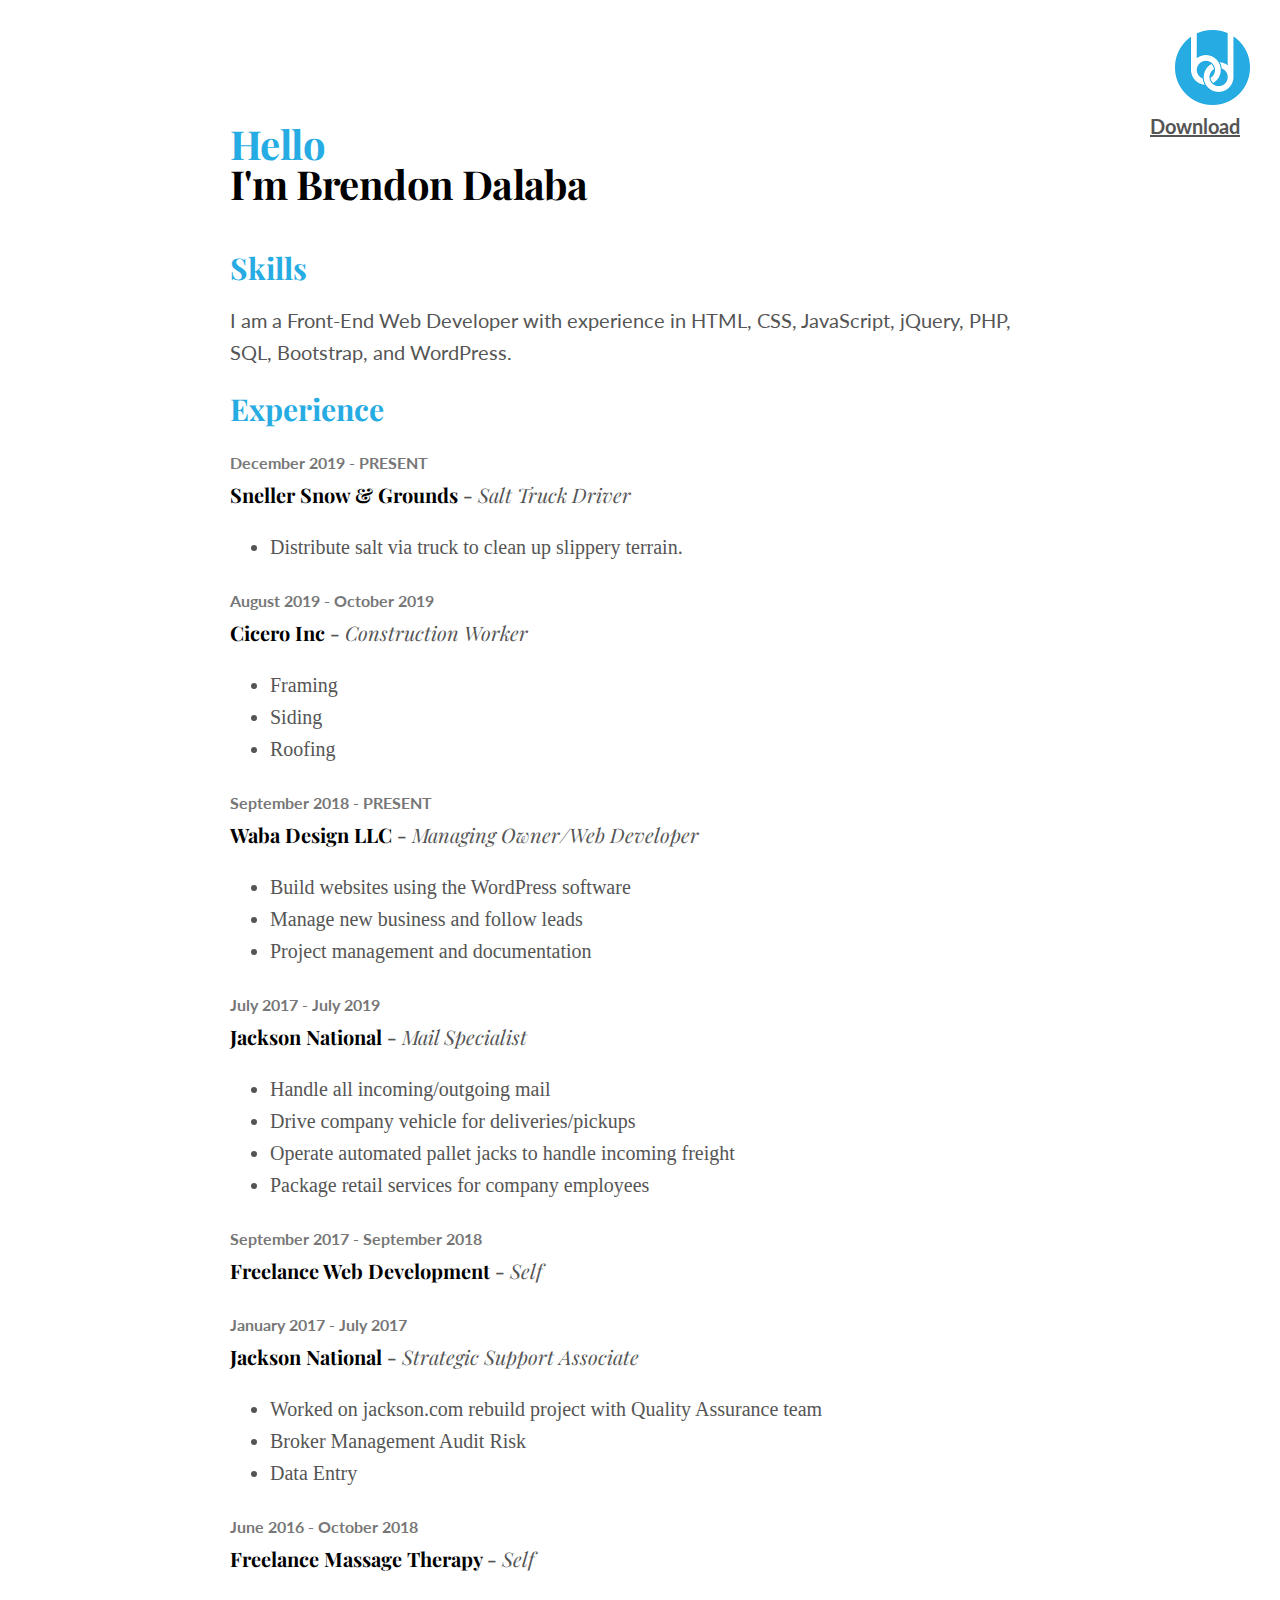
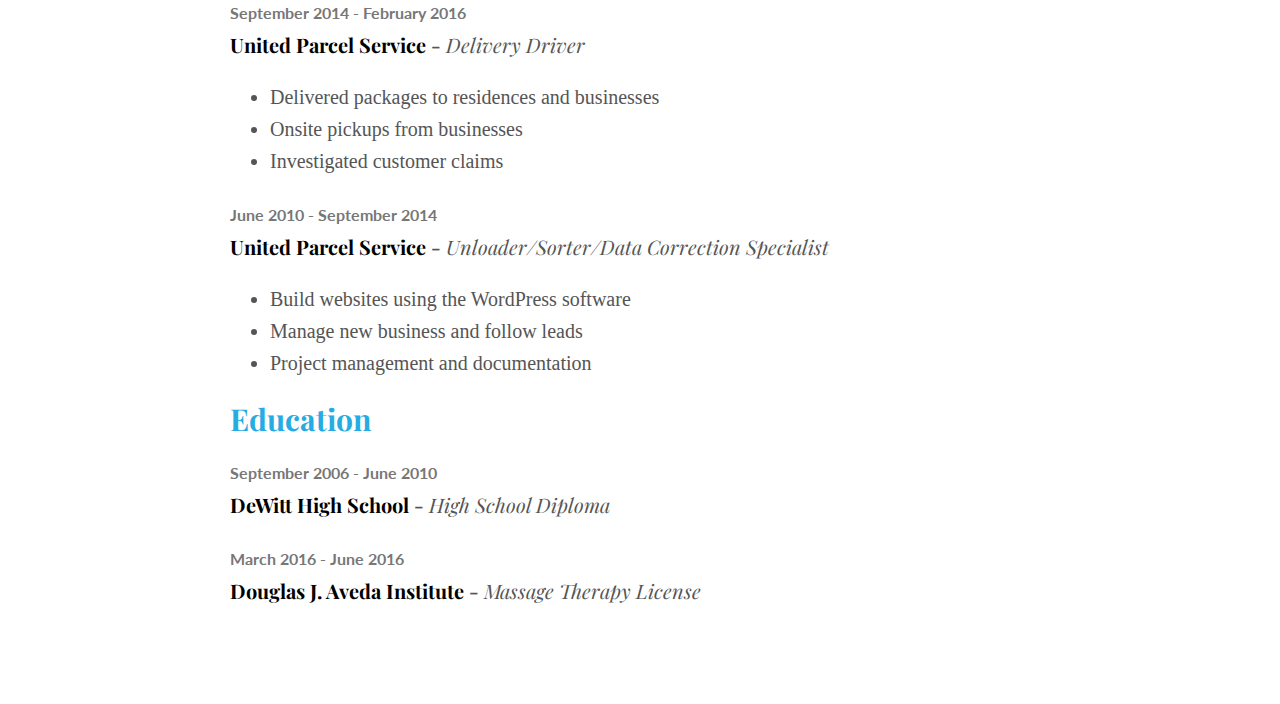
==== commit f910b20c: "Update resume.html" ====
--- a/resume.html
+++ b/resume.html
@@ -40,7 +40,7 @@
       <ul>
         <li>Distribute salt via truck to clean up slippery terrain.</li>
       </ul>
-      <h3><span class="date-range">August 2019 - October 2019</span><br/><span class="dark">Cicero Inc.</span> - <span class="helper-text">Construction Worker</span></h3>
+      <h3><span class="date-range">August 2019 - October 2019</span><br/><span class="dark">Cicero Inc</span> - <span class="helper-text">Construction Worker</span></h3>
       <ul>
         <li>Framing</li>
         <li>Siding</li>
